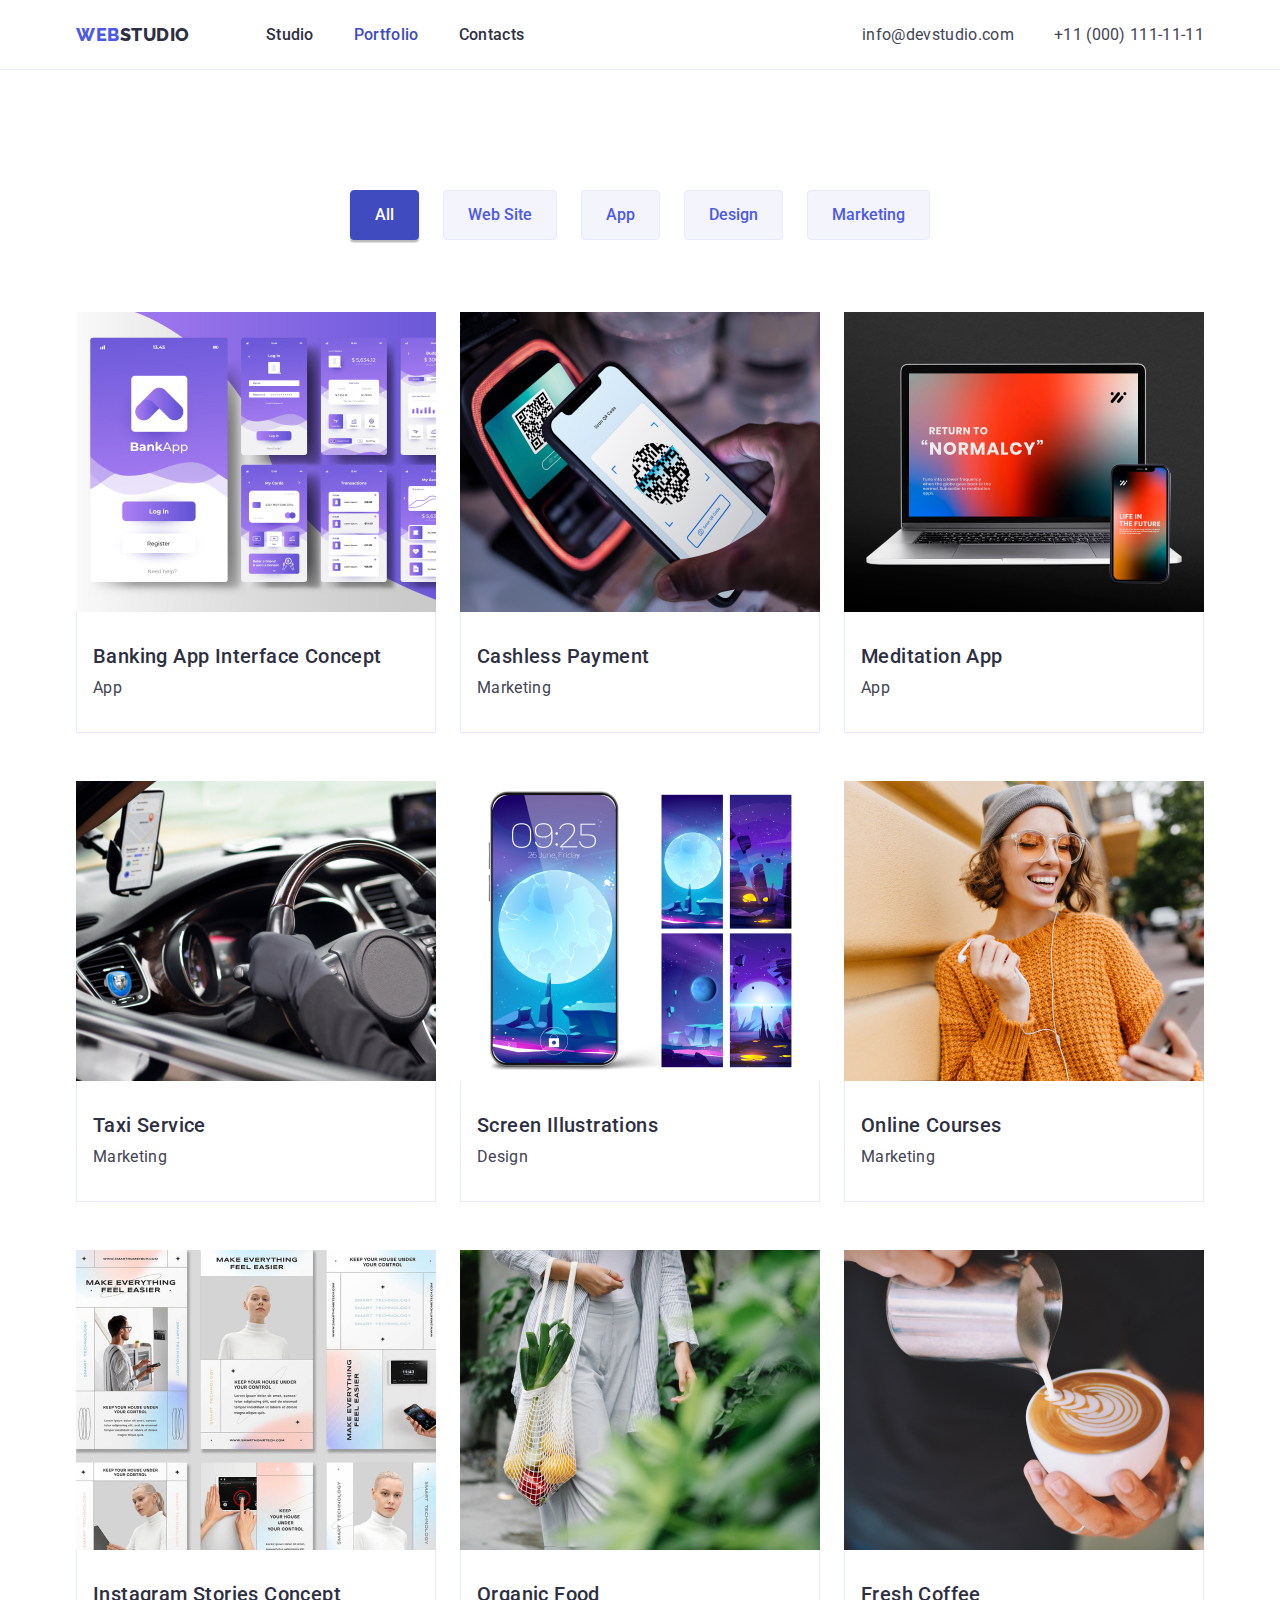
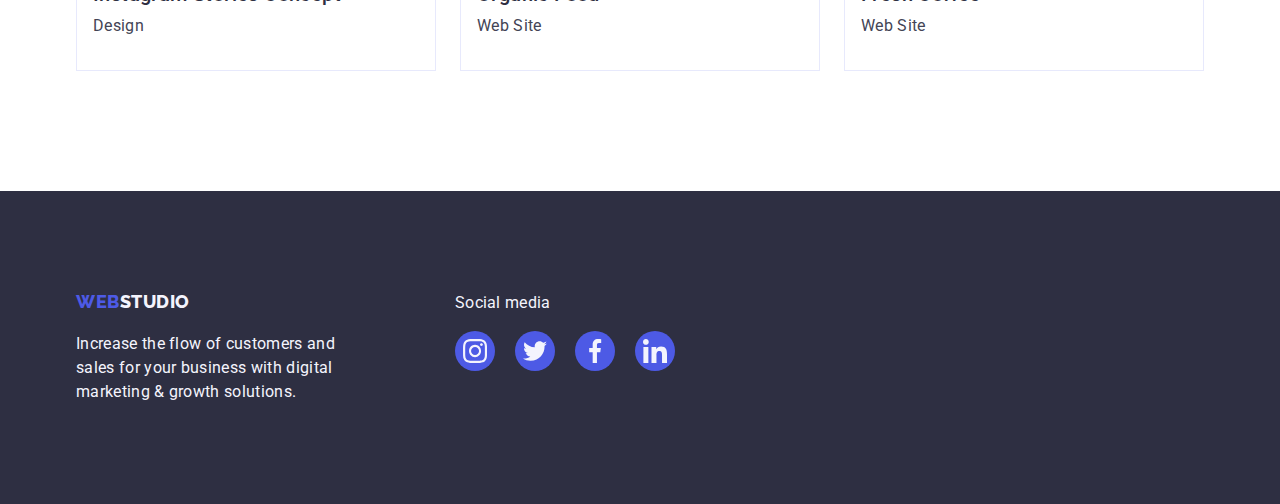
==== portfolio.html @ 480c5d7b "Initial commit" ====
<!DOCTYPE html>
<html lang="en">
  <head>
    <meta charset="UTF-8" />
    <meta http-equiv="X-UA-Compatible" content="IE=edge" />
    <meta name="viewport" content="width=device-width, initial-scale=1.0" />
    <meta
      name="description"
      content="Effective solutions for business, Digital Marketing"
    />
    <title>Portfolio</title>
    <link
      rel="stylesheet"
      href="https://cdnjs.cloudflare.com/ajax/libs/modern-normalize/1.0.0/modern-normalize.min.css"
    />
    <link rel="stylesheet" href="./css/styles.css" />
    <link rel="preconnect" href="https://fonts.googleapis.com" />
    <link rel="preconnect" href="https://fonts.gstatic.com" crossorigin />
    <link
      href="https://fonts.googleapis.com/css2?family=Raleway:wght@800&family=Roboto:wght@400;500;700;900&display=swap"
      rel="stylesheet"
    />
    <link rel="icon" href="./images/webstudio-logo.png" />
  </head>
  <body>
    <header class="header">
      <div class="container header-container">
        <nav class="header-navigation">
          <a
            href="./index.html"
            class="header-logo link"
            target="_blank"
            rel="noopener noreferrer"
            ><span class="logo-blue">WEB</span>STUDIO</a
          >
          <ul class="header-menu-list list">
            <li class="header-menu-item">
              <a
                href="./index.html"
                class="header-menu-link link"
                target="_blank"
                rel="noopener noreferrer"
                >Studio</a
              >
            </li>
            <li class="header-menu-item">
              <a
                href="./portfolio.html"
                class="header-menu-link link menu-active"
                >Portfolio</a
              >
            </li>
            <li class="header-menu-item">
              <a
                href="#"
                class="header-menu-link link"
                target="_blank"
                rel="noopener noreferrer"
                >Contacts</a
              >
            </li>
          </ul>
        </nav>
        <address class="header-address">
          <ul class="header-address-list list">
            <li class="header-address-item">
              <a
                href="mailto:info@devstudio.com"
                class="header-address-link link"
                target="_blank"
                rel="noopener noreferrer"
                >info@devstudio.com</a
              >
            </li>
            <li class="header-address-item">
              <a
                href="tel:+110001111111"
                class="header-address-link link"
                target="_blank"
                rel="noopener noreferrer"
                >+11 (000) 111-11-11</a
              >
            </li>
          </ul>
        </address>
      </div>
    </header>
    <main>
      <section class="section">
        <div class="container projects-container">
          <ul class="portfolio-filters list">
            <li>
              <button type="button" class="filter-button filter-active">
                All
              </button>
            </li>
            <li>
              <button type="button" class="filter-button">Web Site</button>
            </li>
            <li>
              <button type="button" class="filter-button">App</button>
            </li>
            <li>
              <button type="button" class="filter-button">Design</button>
            </li>
            <li>
              <button type="button" class="filter-button">Marketing</button>
            </li>
          </ul>

          <ul class="projects list">
            <li class="project-card">
              <a href="#" class="project-link link">
                <img
                  class="project-card-image"
                  src="./images/banking-app-interface.jpg"
                  alt="Banking application interface"
                  width="360"
                  height="300"
                />
                <div class="project-card-text">
                  <h4 class="project-title">Banking App Interface Concept</h4>
                  <p class="project-description">App</p>
                </div>
              </a>
            </li>
            <li class="project-card">
              <a href="#" class="project-link link">
                <img
                  class="project-card-image"
                  src="./images/cashless-payment.jpg"
                  alt="Phone scanning QR code"
                  width="360"
                  height="300"
                />
                <div class="project-card-text">
                  <h4 class="project-title">Cashless Payment</h4>
                  <p class="project-description">Marketing</p>
                </div>
              </a>
            </li>
            <li class="project-card">
              <a href="#" class="project-link link">
                <img
                  class="project-card-image"
                  src="./images/meditation-app.jpg"
                  alt="Phone and laptop"
                  width="360"
                  height="300"
                />
                <div class="project-card-text">
                  <h4 class="project-title">Meditation App</h4>
                  <p class="project-description">App</p>
                </div>
              </a>
            </li>
            <li class="project-card">
              <a href="#" class="project-link link">
                <img
                  class="project-card-image"
                  src="./images/taxi-service.jpg"
                  alt="steering wheel and a phone"
                  width="360"
                  height="300"
                />
                <div class="project-card-text">
                  <h4 class="project-title">Taxi Service</h4>
                  <p class="project-description">Marketing</p>
                </div>
              </a>
            </li>
            <li class="project-card">
              <a href="#" class="project-link link">
                <img
                  class="project-card-image"
                  src="./images/screen-illustrations.jpg"
                  alt="Phone and wallpapers"
                  width="360"
                  height="300"
                />
                <div class="project-card-text">
                  <h4 class="project-title">Screen Illustrations</h4>
                  <p class="project-description">Design</p>
                </div>
              </a>
            </li>
            <li class="project-card">
              <a href="#" class="project-link link">
                <img
                  class="project-card-image"
                  src="./images/online-courses.jpg"
                  alt="Girl holding a phone"
                  width="360"
                  height="300"
                />
                <div class="project-card-text">
                  <h4 class="project-title">Online Courses</h4>
                  <p class="project-description">Marketing</p>
                </div>
              </a>
            </li>
            <li class="project-card">
              <a href="#" class="project-link link">
                <img
                  class="project-card-image"
                  src="./images/instagram-stories.jpg"
                  alt="Instagram stories concept"
                  width="360"
                  height="300"
                />
                <div class="project-card-text">
                  <h4 class="project-title">Instagram Stories Concept</h4>
                  <p class="project-description">Design</p>
                </div>
              </a>
            </li>
            <li class="project-card">
              <a href="#" class="project-link link">
                <img
                  class="project-card-image"
                  src="./images/organic-food.jpg"
                  alt="Girl carrying fruits and vegetables"
                  width="360"
                  height="300"
                />
                <div class="project-card-text">
                  <h4 class="project-title">Organic Food</h4>
                  <p class="project-description">Web Site</p>
                </div>
              </a>
            </li>
            <li class="project-card">
              <a href="#" class="project-link link">
                <img
                  class="project-card-image"
                  src="./images/fresh-coffee.jpg"
                  alt="Fresh Coffee"
                  width="360"
                  height="300"
                />
                <div class="project-card-text">
                  <h4 class="project-title">Fresh Coffee</h4>
                  <p class="project-description">Web Site</p>
                </div>
              </a>
            </li>
          </ul>
        </div>
      </section>
    </main>
    <footer class="footer">
      <div class="footer-container container">
        <div class="footer-text-container">
          <a
            href="./index.html"
            class="footer-logo link"
            target="_blank"
            rel="noopener noreferrer"
            ><span class="logo-blue">WEB</span>STUDIO</a
          >
          <p class="footer-text">
            Increase the flow of customers and
            <br />
            sales for your business with digital
            <br />
            marketing & growth solutions.
          </p>
        </div>
        <div class="footer-social-container">
          <p class="footer-text">Social media</p>
          <ul class="footer-social-list list">
            <li class="footer-social-item">
              <a
                href="https://www.instagram.com/"
                target="_blank"
                rel="noopener noreferrer"
                class="footer-social-link link"
                ><svg class="footer-social-icon" width="24" height="24">
                  <use href="./images/icons.svg#instagram"></use></svg
              ></a>
            </li>
            <li class="footer-social-item">
              <a
                href="https://www.twitter.com/"
                target="_blank"
                rel="noopener noreferrer"
                class="footer-social-link link"
                ><svg class="footer-social-icon" width="24" height="24">
                  <use href="./images/icons.svg#twitter"></use></svg
              ></a>
            </li>
            <li class="footer-social-item">
              <a
                href="https://www.facebook.com/"
                target="_blank"
                rel="noopener noreferrer"
                class="footer-social-link link"
                ><svg class="footer-social-icon" width="24" height="24">
                  <use href="./images/icons.svg#facebook"></use></svg
              ></a>
            </li>
            <li class="footer-social-item">
              <a
                href="https://www.linkedin.com/"
                target="_blank"
                rel="noopener noreferrer"
                class="footer-social-link link"
                ><svg class="footer-social-icon" width="24" height="24">
                  <use href="./images/icons.svg#linkedin"></use></svg
              ></a>
            </li>
          </ul>
        </div>
      </div>
    </footer>
  </body>
</html>
---- css/styles.css ----
:root {
  --iris: #4d5ae5;
  --ocean: #404bbf;
  --navyblue: #2e2f42;
  --cloud: #f4f4fd;
  --slate: #434455;
  --cornflower: #e7e9fc;
  --white: #ffffff;
  --grey: rgba(46, 47, 66, 0.7);
  --lightslate: #8e8f99;
}

html {
  box-sizing: border-box;
}

*,
*::after,
*::before {
  box-sizing: inherit;
}

h1,
h2,
h3,
h4,
h5,
h6,
p {
  margin: 0;
}

img {
  display: block;
  max-width: 100%;
  height: auto;
}

body {
  font-family: 'Roboto', sans-serif;
  font-style: normal;
  font-weight: 400;
  color: var(--navyblue, #2e2f42);
  margin: 0;
}

.list {
  list-style: none;
  margin: 0;
  padding: 0;
}

.link {
  text-decoration: none;
  color: inherit;
}

.container {
  width: 1158px;
  margin: 0 auto;
  padding: 0 15px;
}

.logo-blue {
  color: var(--iris, #4d5ae5);
}

.header {
  border-bottom: 1px solid var(--cornflower, #e7e9fc);
  background: var(--white, #fff);
}

.header-container {
  display: flex;
  align-items: center;
  justify-content: space-between;
}

.header-navigation {
  display: flex;
  align-items: center;
  justify-content: space-between;
}

.header-logo {
  font-family: 'Raleway', sans-serif;
  font-weight: 800;
  font-size: 18px;
  line-height: 21px;
  letter-spacing: 0.03em;
  padding: 24px 0;
}

.header-menu-list {
  font-weight: 500;
  font-size: 16px;
  line-height: 24px;
  letter-spacing: 0.02em;
  display: flex;
  gap: 40px;
  margin-left: 76px;
}

.header-menu-link,
.header-address-link {
  padding: 24px 0;
}

.header-menu-link:hover,
.header-menu-link:focus {
  color: var(--iris, #4d5ae5);
}

.menu-active,
.header-address-link:hover,
.header-address-link:focus {
  color: var(--ocean, #404bbf);
}

.header-address-list {
  display: flex;
  gap: 40px;
}

.header-address-item {
  font-size: 16px;
  font-style: normal;
  line-height: 24px;
  letter-spacing: 0.02em;
  color: var(--slate, #434455);
}

.hero {
  background-color: var(--navyblue, #2e2f42);
  height: 600px;
  flex-shrink: 0;
  padding: 188px 0;
  background-image: url(../images/dark-hero-bg.png), url(../images/hero-bg.jpg),
    linear-gradient(rgba(46, 47, 66, 0.7), rgba(46, 47, 66, 0.7));
  background-repeat: no-repeat, no-repeat;
  background-position: center, center;
  background-size: 1440px, 1440px;
}

.hero-container {
  text-align: center;
}

.hero-title {
  color: var(--white, #fff);
  font-weight: 700;
  font-size: 56px;
  line-height: 60px;
  letter-spacing: 0.02em;
  display: flex;
  flex-direction: column;
  flex-shrink: 0;
  margin-bottom: 48px;
}

.hero-button {
  color: var(--white, #fff);
  background-color: var(--iris, #4d5ae5);
  border: none;
  box-shadow: 0px 4px 4px rgba(0, 0, 0, 0.15);
  border-radius: 4px;
  font-family: 'Roboto', sans-serif;
  font-weight: 500;
  font-size: 16px;
  line-height: 24px;
  letter-spacing: 0.64px;
  padding: 16px 32px;
  display: block;
  margin: 0 auto;
}

.hero-button:hover {
  background-color: var(--ocean, #404bbf);
  cursor: pointer;
}

.section {
  padding: 120px 0;
}

.section-no-top-padding {
  padding-top: 0;
}

.feature-list,
.image-list,
.team-members {
  display: flex;
  margin-left: -24px;
  margin-top: -24px;
}

.feature-icon-container {
  background-color: var(--cloud, #f4f4fd);
  border-radius: 4px;
  display: flex;
  align-items: center;
  justify-content: center;
  padding: 24px 100px;
  margin-bottom: 8px;
}

.feature-item,
.image-item,
.team-card {
  margin-left: 24px;
  margin-top: 24px;
}

.feature-title {
  font-weight: 500;
  font-size: 20px;
  line-height: 24px;
  letter-spacing: 0.02em;
  margin-bottom: 8px;
}

.feature-description {
  font-size: 16px;
  line-height: 24px;
  letter-spacing: 0.02em;
  color: var(--slate, #434455);
}

.section-title {
  font-weight: 700;
  font-size: 36px;
  line-height: 40px;
  letter-spacing: 0.02em;
  text-align: center;
  margin-bottom: 72px;
}

.section-team {
  background-color: var(--cloud, #f4f4fd);
}

.team-card {
  border-radius: 0px 0px 4px 4px;
  background: var(--white, #fff);
  box-shadow: 0px 2px 1px 0px rgba(46, 47, 66, 0.08),
    0px 1px 1px 0px rgba(46, 47, 66, 0.16),
    0px 1px 6px 0px rgba(46, 47, 66, 0.08);
  display: inline-flex;
  padding: 0px 0px 32px 0px;
  flex-direction: column;
  justify-content: center;
  align-items: center;
}

.team-card-image {
  margin-bottom: 30px;
}

.team-card-text {
  width: 232px;
  display: flex;
  flex-direction: column;
  justify-content: center;
  align-items: center;
  gap: 8px;
}

.team-name {
  font-weight: 500;
  font-size: 20px;
  line-height: 24px;
  letter-spacing: 0.02em;
  text-align: center;
}

.team-position {
  font-size: 16px;
  line-height: 24px;
  letter-spacing: 0.02em;
  color: var(--slate, #434455);
  text-align: center;
}

.team-social-list {
  display: flex;
  gap: 24px;
}

.team-social-link {
  background-color: var(--iris, #4d5ae5);
  width: 40px;
  height: 40px;
  border-radius: 50%;
  display: flex;
  align-items: center;
  justify-content: center;
  color: var(--cloud, #f4f4fd);
}

.team-social-link:hover,
.team-social-link:focus {
  background-color: var(--ocean, #404bbf);
}

.team-social-icon {
  fill: currentColor;
}

.clients-list {
  display: flex;
  justify-content: center;
  gap: 24px;
}

.clients-item {
  width: 168px;
  height: 88px;
  display: flex;
  justify-content: center;
  align-items: center;
}

.clients-link {
  border: 1px solid var(--lightslate, #8e8f99);
  border-radius: 4px;
  color: var(--lightslate, #8e8f99);
  padding: 16px 32px;
}

.clients-icon {
  fill: currentColor;
}

.clients-link:hover,
.clients-link:focus {
  color: var(--ocean, #404bbf);
  border: 1px solid var(--ocean, #404bbf);
}

.projects-container {
  display: flex;
  flex-direction: column;
  align-items: center;
}

.portfolio-filters {
  display: flex;
  align-items: center;
  gap: 24px;
  margin-bottom: 72px;
}

.filter-button {
  border: 1px solid var(--cornflower, #e7e9fc);
  background-color: var(--cloud, #f4f4fd);
  border-radius: 4px;
  color: var(--iris, #4d5ae5);
  font-family: inherit;
  font-weight: 500;
  font-size: 16px;
  line-height: 24px;
  padding: 12px 24px;
}

.filter-button:hover,
.filter-button:focus {
  background-color: var(--iris, #4d5ae5);
  box-shadow: 0px 3px 1px rgba(0, 0, 0, 0.1), 0px 2px 1px rgba(0, 0, 0, 0.08),
    0px 2px 2px rgba(0, 0, 0, 0.12);
  border: 1px solid var(--iris, #4d5ae5);
  border-radius: 4px;
  color: #ffffff;
  cursor: pointer;
}

.filter-active {
  background-color: var(--ocean, #404bbf);
  box-shadow: 0px 3px 1px rgba(0, 0, 0, 0.1), 0px 2px 1px rgba(0, 0, 0, 0.08),
    0px 2px 2px rgba(0, 0, 0, 0.12);
  border: 1px solid var(--ocean, #404bbf);
  border-radius: 4px;
  color: var(--white, #fff);
  cursor: pointer;
}

.projects {
  display: flex;
  flex-wrap: wrap;
  margin-right: -24px;
  margin-bottom: -48px;
}

.project-card {
  display: flex;
  flex-direction: column;
  align-items: flex-start;
  margin-right: 24px;
  margin-bottom: 48px;
}

.project-link:hover,
.project-link:focus {
  box-shadow: 0px 2px 1px 0px rgba(46, 47, 66, 0.08),
    0px 1px 1px 0px rgba(46, 47, 66, 0.16),
    0px 1px 6px 0px rgba(46, 47, 66, 0.08);
}

.project-card-text {
  display: flex;
  flex-direction: column;
  justify-content: center;
  align-items: flex-start;
  align-self: stretch;
  padding: 32px 16px;
  border-top: 0px;
  border-bottom: 1px solid var(--cornflower, #e7e9fc);
  border-left: 1px solid var(--cornflower, #e7e9fc);
  border-right: 1px solid var(--cornflower, #e7e9fc);
  background-color: var(--white, #fff);
}

.project-title {
  font-weight: 500;
  font-size: 20px;
  line-height: 24px;
  letter-spacing: 0.02em;
  margin-bottom: 8px;
}

.project-description {
  font-size: 16px;
  line-height: 24px;
  letter-spacing: 0.02em;
  color: var(--slate, #434455);
}

.footer {
  background-color: var(--navyblue, #2e2f42);
  padding: 100px 0;
}

.footer-container {
  display: flex;
}

.footer-social-container {
  margin-left: 120px;
}

.footer-social-list {
  display: flex;
  gap: 20px;
  margin-top: 16px;
}

.footer-social-item {
  width: 40px;
  height: 40px;
}

.footer-social-link {
  width: 100%;
  height: 100%;
  display: flex;
  align-items: center;
  justify-content: center;
  color: var(--cloud, #f4f4fd);
  background-color: var(--iris, #4d5ae5);
  border-radius: 50%;
}

.footer-social-link:hover,
.footer-social-link:focus {
  background-color: #31d0aa;
}

.footer-social-icon {
  fill: currentColor;
}

.footer-logo {
  font-family: 'Raleway';
  font-weight: 800;
  font-size: 18px;
  line-height: 21px;
  letter-spacing: 0.03em;
  color: var(--cloud, #f4f4fd);
  display: block;
  margin-bottom: 20px;
}

.footer-text {
  font-size: 16px;
  line-height: 24px;
  letter-spacing: 0.02em;
  color: var(--cloud, #f4f4fd);
}
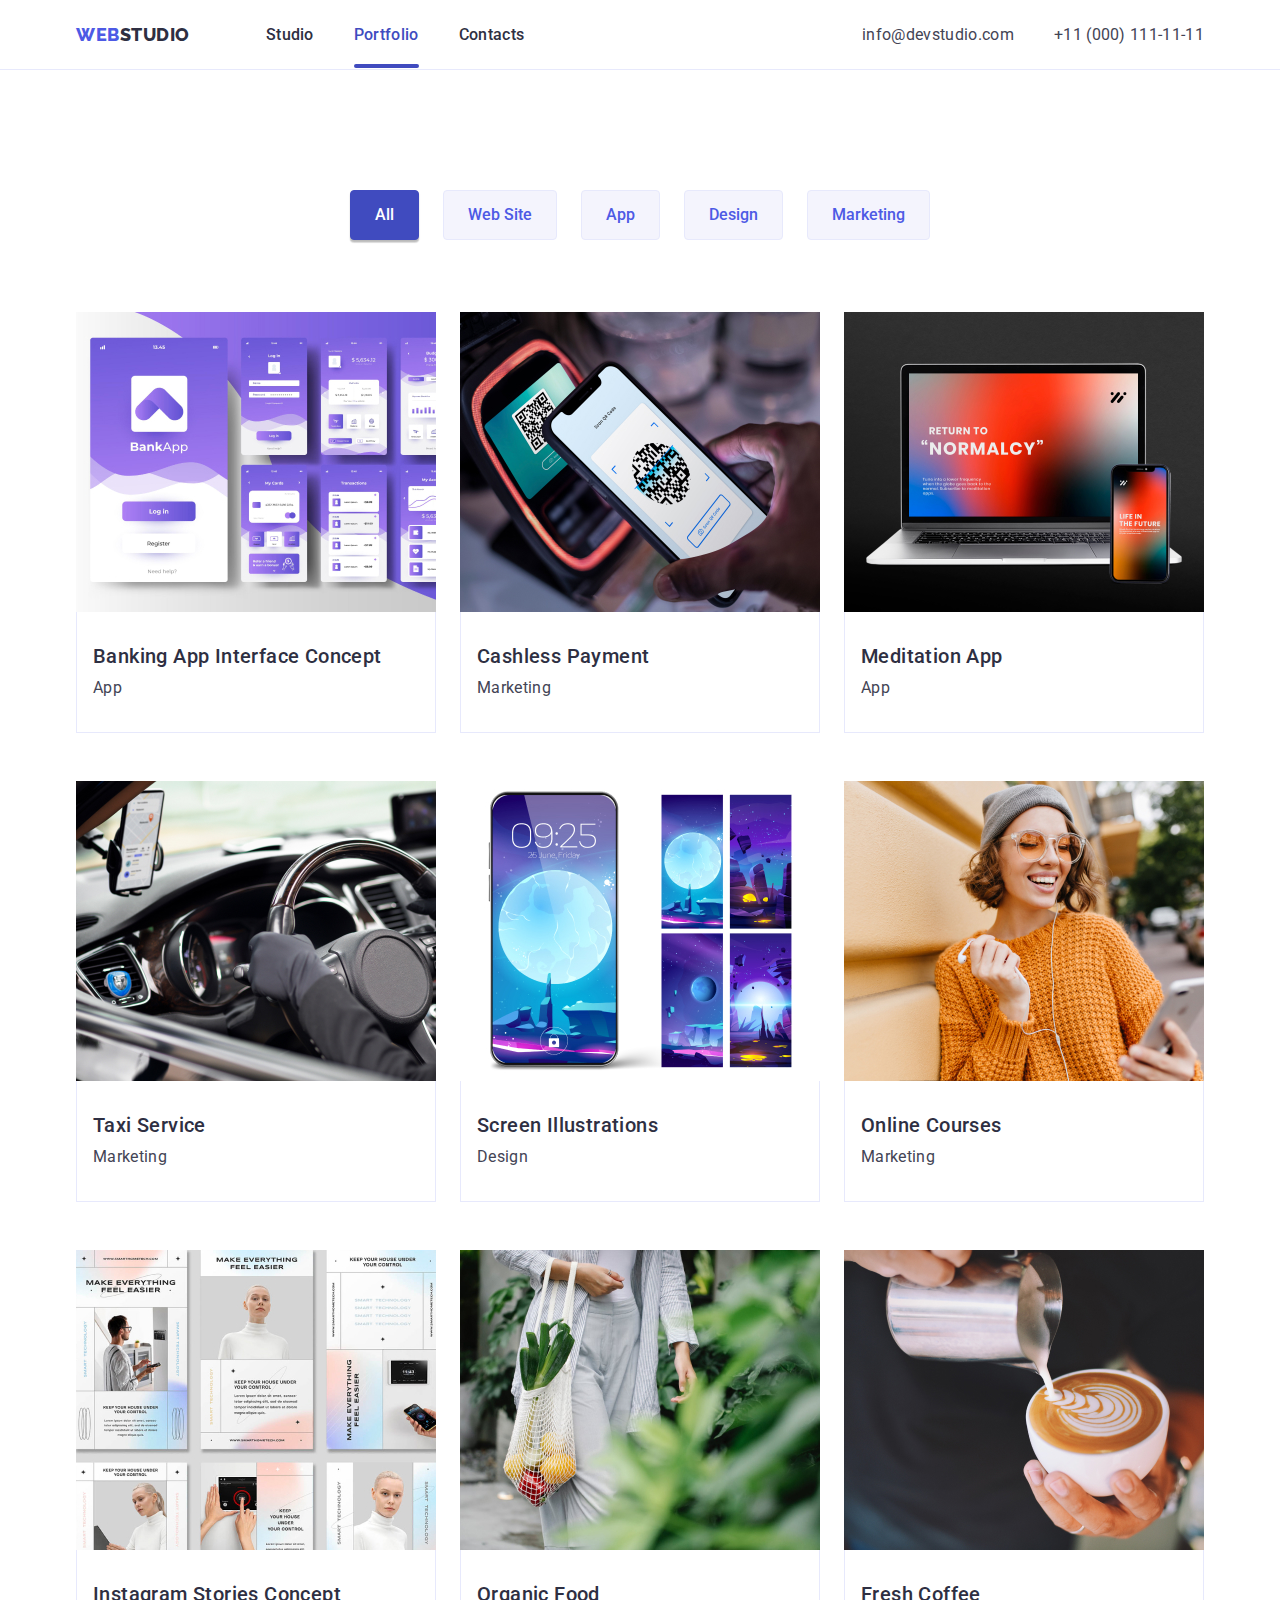
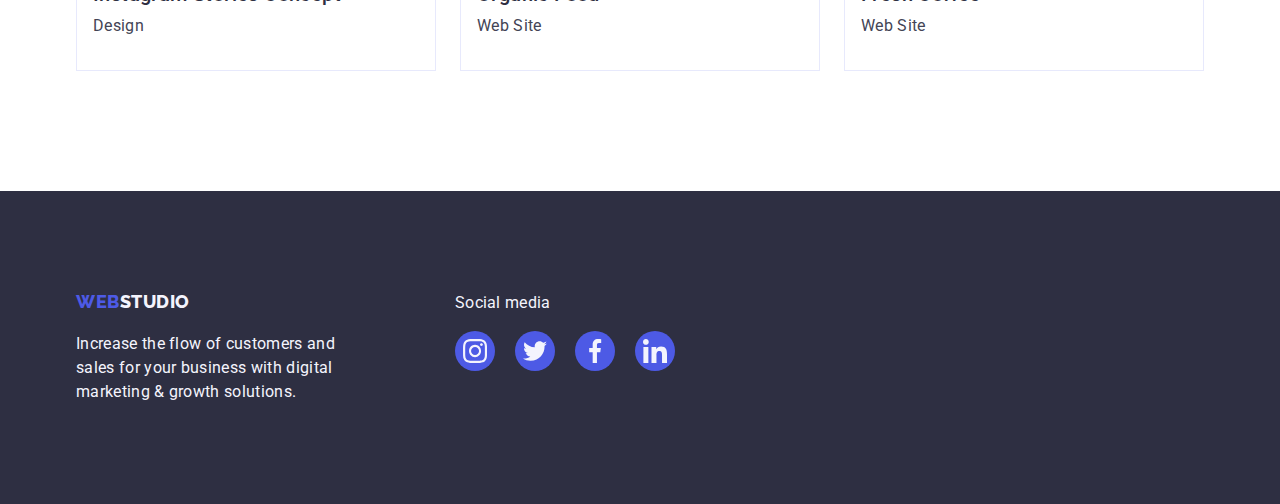
==== commit f3c7e822: "Updated styles and added modal" ====
--- a/portfolio.html
+++ b/portfolio.html
@@ -111,13 +111,20 @@
           <ul class="projects list">
             <li class="project-card">
               <a href="#" class="project-link link">
-                <img
-                  class="project-card-image"
-                  src="./images/banking-app-interface.jpg"
-                  alt="Banking application interface"
-                  width="360"
-                  height="300"
-                />
+                <div class="project-cover-wrap">
+                  <img
+                    class="project-card-image"
+                    src="./images/banking-app-interface.jpg"
+                    alt="Banking application interface"
+                    width="360"
+                    height="300"
+                  />
+                  <p class="project-cover-text">
+                    14 Stylish and User-Friendly App Design Concepts · Task
+                    Manager App · Calorie Tracker App · Exotic Fruit Ecommerce
+                    App · Cloud Storage App
+                  </p>
+                </div>
                 <div class="project-card-text">
                   <h4 class="project-title">Banking App Interface Concept</h4>
                   <p class="project-description">App</p>
@@ -126,13 +133,20 @@
             </li>
             <li class="project-card">
               <a href="#" class="project-link link">
-                <img
-                  class="project-card-image"
-                  src="./images/cashless-payment.jpg"
-                  alt="Phone scanning QR code"
-                  width="360"
-                  height="300"
-                />
+                <div class="project-cover-wrap">
+                  <img
+                    class="project-card-image"
+                    src="./images/cashless-payment.jpg"
+                    alt="Phone scanning QR code"
+                    width="360"
+                    height="300"
+                  />
+                  <p class="project-cover-text">
+                    14 Stylish and User-Friendly App Design Concepts · Task
+                    Manager App · Calorie Tracker App · Exotic Fruit Ecommerce
+                    App · Cloud Storage App
+                  </p>
+                </div>
                 <div class="project-card-text">
                   <h4 class="project-title">Cashless Payment</h4>
                   <p class="project-description">Marketing</p>
@@ -141,13 +155,20 @@
             </li>
             <li class="project-card">
               <a href="#" class="project-link link">
-                <img
-                  class="project-card-image"
-                  src="./images/meditation-app.jpg"
-                  alt="Phone and laptop"
-                  width="360"
-                  height="300"
-                />
+                <div class="project-cover-wrap">
+                  <img
+                    class="project-card-image"
+                    src="./images/meditation-app.jpg"
+                    alt="Phone and laptop"
+                    width="360"
+                    height="300"
+                  />
+                  <p class="project-cover-text">
+                    14 Stylish and User-Friendly App Design Concepts · Task
+                    Manager App · Calorie Tracker App · Exotic Fruit Ecommerce
+                    App · Cloud Storage App
+                  </p>
+                </div>
                 <div class="project-card-text">
                   <h4 class="project-title">Meditation App</h4>
                   <p class="project-description">App</p>
@@ -156,13 +177,20 @@
             </li>
             <li class="project-card">
               <a href="#" class="project-link link">
-                <img
-                  class="project-card-image"
-                  src="./images/taxi-service.jpg"
-                  alt="steering wheel and a phone"
-                  width="360"
-                  height="300"
-                />
+                <div class="project-cover-wrap">
+                  <img
+                    class="project-card-image"
+                    src="./images/taxi-service.jpg"
+                    alt="steering wheel and a phone"
+                    width="360"
+                    height="300"
+                  />
+                  <p class="project-cover-text">
+                    14 Stylish and User-Friendly App Design Concepts · Task
+                    Manager App · Calorie Tracker App · Exotic Fruit Ecommerce
+                    App · Cloud Storage App
+                  </p>
+                </div>
                 <div class="project-card-text">
                   <h4 class="project-title">Taxi Service</h4>
                   <p class="project-description">Marketing</p>
@@ -171,13 +199,20 @@
             </li>
             <li class="project-card">
               <a href="#" class="project-link link">
-                <img
-                  class="project-card-image"
-                  src="./images/screen-illustrations.jpg"
-                  alt="Phone and wallpapers"
-                  width="360"
-                  height="300"
-                />
+                <div class="project-cover-wrap">
+                  <img
+                    class="project-card-image"
+                    src="./images/screen-illustrations.jpg"
+                    alt="Phone and wallpapers"
+                    width="360"
+                    height="300"
+                  />
+                  <p class="project-cover-text">
+                    14 Stylish and User-Friendly App Design Concepts · Task
+                    Manager App · Calorie Tracker App · Exotic Fruit Ecommerce
+                    App · Cloud Storage App
+                  </p>
+                </div>
                 <div class="project-card-text">
                   <h4 class="project-title">Screen Illustrations</h4>
                   <p class="project-description">Design</p>
@@ -186,13 +221,20 @@
             </li>
             <li class="project-card">
               <a href="#" class="project-link link">
-                <img
-                  class="project-card-image"
-                  src="./images/online-courses.jpg"
-                  alt="Girl holding a phone"
-                  width="360"
-                  height="300"
-                />
+                <div class="project-cover-wrap">
+                  <img
+                    class="project-card-image"
+                    src="./images/online-courses.jpg"
+                    alt="Girl holding a phone"
+                    width="360"
+                    height="300"
+                  />
+                  <p class="project-cover-text">
+                    14 Stylish and User-Friendly App Design Concepts · Task
+                    Manager App · Calorie Tracker App · Exotic Fruit Ecommerce
+                    App · Cloud Storage App
+                  </p>
+                </div>
                 <div class="project-card-text">
                   <h4 class="project-title">Online Courses</h4>
                   <p class="project-description">Marketing</p>
@@ -201,13 +243,20 @@
             </li>
             <li class="project-card">
               <a href="#" class="project-link link">
-                <img
-                  class="project-card-image"
-                  src="./images/instagram-stories.jpg"
-                  alt="Instagram stories concept"
-                  width="360"
-                  height="300"
-                />
+                <div class="project-cover-wrap">
+                  <img
+                    class="project-card-image"
+                    src="./images/instagram-stories.jpg"
+                    alt="Instagram stories concept"
+                    width="360"
+                    height="300"
+                  />
+                  <p class="project-cover-text">
+                    14 Stylish and User-Friendly App Design Concepts · Task
+                    Manager App · Calorie Tracker App · Exotic Fruit Ecommerce
+                    App · Cloud Storage App
+                  </p>
+                </div>
                 <div class="project-card-text">
                   <h4 class="project-title">Instagram Stories Concept</h4>
                   <p class="project-description">Design</p>
@@ -216,13 +265,20 @@
             </li>
             <li class="project-card">
               <a href="#" class="project-link link">
-                <img
-                  class="project-card-image"
-                  src="./images/organic-food.jpg"
-                  alt="Girl carrying fruits and vegetables"
-                  width="360"
-                  height="300"
-                />
+                <div class="project-cover-wrap">
+                  <img
+                    class="project-card-image"
+                    src="./images/organic-food.jpg"
+                    alt="Girl carrying fruits and vegetables"
+                    width="360"
+                    height="300"
+                  />
+                  <p class="project-cover-text">
+                    14 Stylish and User-Friendly App Design Concepts · Task
+                    Manager App · Calorie Tracker App · Exotic Fruit Ecommerce
+                    App · Cloud Storage App
+                  </p>
+                </div>
                 <div class="project-card-text">
                   <h4 class="project-title">Organic Food</h4>
                   <p class="project-description">Web Site</p>
@@ -231,13 +287,20 @@
             </li>
             <li class="project-card">
               <a href="#" class="project-link link">
-                <img
-                  class="project-card-image"
-                  src="./images/fresh-coffee.jpg"
-                  alt="Fresh Coffee"
-                  width="360"
-                  height="300"
-                />
+                <div class="project-cover-wrap">
+                  <img
+                    class="project-card-image"
+                    src="./images/fresh-coffee.jpg"
+                    alt="Fresh Coffee"
+                    width="360"
+                    height="300"
+                  />
+                  <p class="project-cover-text">
+                    14 Stylish and User-Friendly App Design Concepts · Task
+                    Manager App · Calorie Tracker App · Exotic Fruit Ecommerce
+                    App · Cloud Storage App
+                  </p>
+                </div>
                 <div class="project-card-text">
                   <h4 class="project-title">Fresh Coffee</h4>
                   <p class="project-description">Web Site</p>
--- a/css/styles.css
+++ b/css/styles.css
@@ -8,6 +8,7 @@
   --white: #ffffff;
   --grey: rgba(46, 47, 66, 0.7);
   --lightslate: #8e8f99;
+  --dairy: #fcfcfc;
 }
 
 html {
@@ -101,9 +102,27 @@
   margin-left: 76px;
 }
 
+.menu-active {
+  position: relative;
+  color: var(--ocean);
+}
+
+.menu-active::after {
+  content: '';
+  border: 2px solid var(--ocean);
+  border-radius: 2px;
+  background-color: var(--ocean);
+  height: 4px;
+  width: 100%;
+  position: absolute;
+  left: 0;
+  bottom: 0;
+}
+
 .header-menu-link,
 .header-address-link {
   padding: 24px 0;
+  transition: color 250ms cubic-bezier(0.4, 0, 0.2, 1);
 }
 
 .header-menu-link:hover,
@@ -172,6 +191,7 @@
   padding: 16px 32px;
   display: block;
   margin: 0 auto;
+  transition: background-color 250ms cubic-bezier(0.4, 0, 0.2, 1);
 }
 
 .hero-button:hover {
@@ -296,6 +316,7 @@
   align-items: center;
   justify-content: center;
   color: var(--cloud, #f4f4fd);
+  transition: background-color 250ms cubic-bezier(0.4, 0, 0.2, 1);
 }
 
 .team-social-link:hover,
@@ -326,6 +347,8 @@
   border-radius: 4px;
   color: var(--lightslate, #8e8f99);
   padding: 16px 32px;
+  transition: color 250ms cubic-bezier(0.4, 0, 0.2, 1),
+    border 250ms cubic-bezier(0.4, 0, 0.2, 1);
 }
 
 .clients-icon {
@@ -361,6 +384,11 @@
   font-size: 16px;
   line-height: 24px;
   padding: 12px 24px;
+  transition: background-color 250ms cubic-bezier(0.4, 0, 0.2, 1),
+    box-shadow 250ms cubic-bezier(0.4, 0, 0.2, 1),
+    border 250ms cubic-bezier(0.4, 0, 0.2, 1),
+    border-radius 250ms cubic-bezier(0.4, 0, 0.2, 1),
+    color 250ms cubic-bezier(0.4, 0, 0.2, 1);
 }
 
 .filter-button:hover,
@@ -399,11 +427,40 @@
   margin-bottom: 48px;
 }
 
+.project-link {
+  transition: box-shadow 250ms cubic-bezier(0.4, 0, 0.2, 1);
+}
+
 .project-link:hover,
 .project-link:focus {
   box-shadow: 0px 2px 1px 0px rgba(46, 47, 66, 0.08),
     0px 1px 1px 0px rgba(46, 47, 66, 0.16),
     0px 1px 6px 0px rgba(46, 47, 66, 0.08);
+}
+
+.project-cover-wrap {
+  position: relative;
+  overflow: hidden;
+}
+
+.project-cover-text {
+  position: absolute;
+  top: 0;
+  height: 100%;
+  width: 100%;
+  padding: 40px 32px;
+  background-color: var(--iris, #4d5ae5);
+  color: var(--cloud, #f4f4fd);
+  font-size: 16px;
+  font-weight: 400;
+  line-height: 24px;
+  letter-spacing: 0.32px;
+  transform: translateY(100%);
+  transition: transform 250ms cubic-bezier(0.4, 0, 0.2, 1);
+}
+
+.project-card:hover .project-cover-text {
+  transform: translateY(0);
 }
 
 .project-card-text {
@@ -468,6 +525,7 @@
   color: var(--cloud, #f4f4fd);
   background-color: var(--iris, #4d5ae5);
   border-radius: 50%;
+  transition: background-color 250ms cubic-bezier(0.4, 0, 0.2, 1);
 }
 
 .footer-social-link:hover,
@@ -496,3 +554,65 @@
   letter-spacing: 0.02em;
   color: var(--cloud, #f4f4fd);
 }
+
+.backdrop {
+  position: fixed;
+  top: 0;
+  left: 0;
+  width: 100%;
+  height: 100%;
+  background-color: rgba(0, 0, 0, 0.2);
+  opacity: 1;
+  transition: opacity 250ms cubic-bezier(0.4, 0, 0.2, 1);
+}
+
+.modal {
+  position: absolute;
+  top: 50%;
+  left: 50%;
+  min-width: 408px;
+  min-height: 584px;
+  background-color: var(--dairy, #fcfcfc);
+
+  transform: translate(-50%, -50%) scale(1);
+  transition: transform 250ms cubic-bezier(0.4, 0, 0.2, 1);
+}
+
+.backdrop.is-hidden .modal {
+  transform: translate(-50%, -50%) scale(0);
+}
+
+.modal-close {
+  position: absolute;
+  top: 8px;
+  right: 8px;
+  padding: 0;
+  display: flex;
+  justify-content: center;
+  align-items: center;
+  width: 30px;
+  height: 30px;
+
+  background-color: var(--white);
+  color: var(--navyblue);
+  border: 1px solid rgba(0, 0, 0, 0.1);
+  border-radius: 15px;
+  cursor: pointer;
+
+  transition: color 250ms cubic-bezier(0.4, 0, 0.2, 1);
+}
+
+.modal-close-icon {
+  fill: currentColor;
+}
+
+.modal-close:hover,
+.modal-close:focus {
+  color: var(--ocean);
+}
+
+.is-hidden {
+  visibility: none;
+  opacity: 0;
+  pointer-events: none;
+}
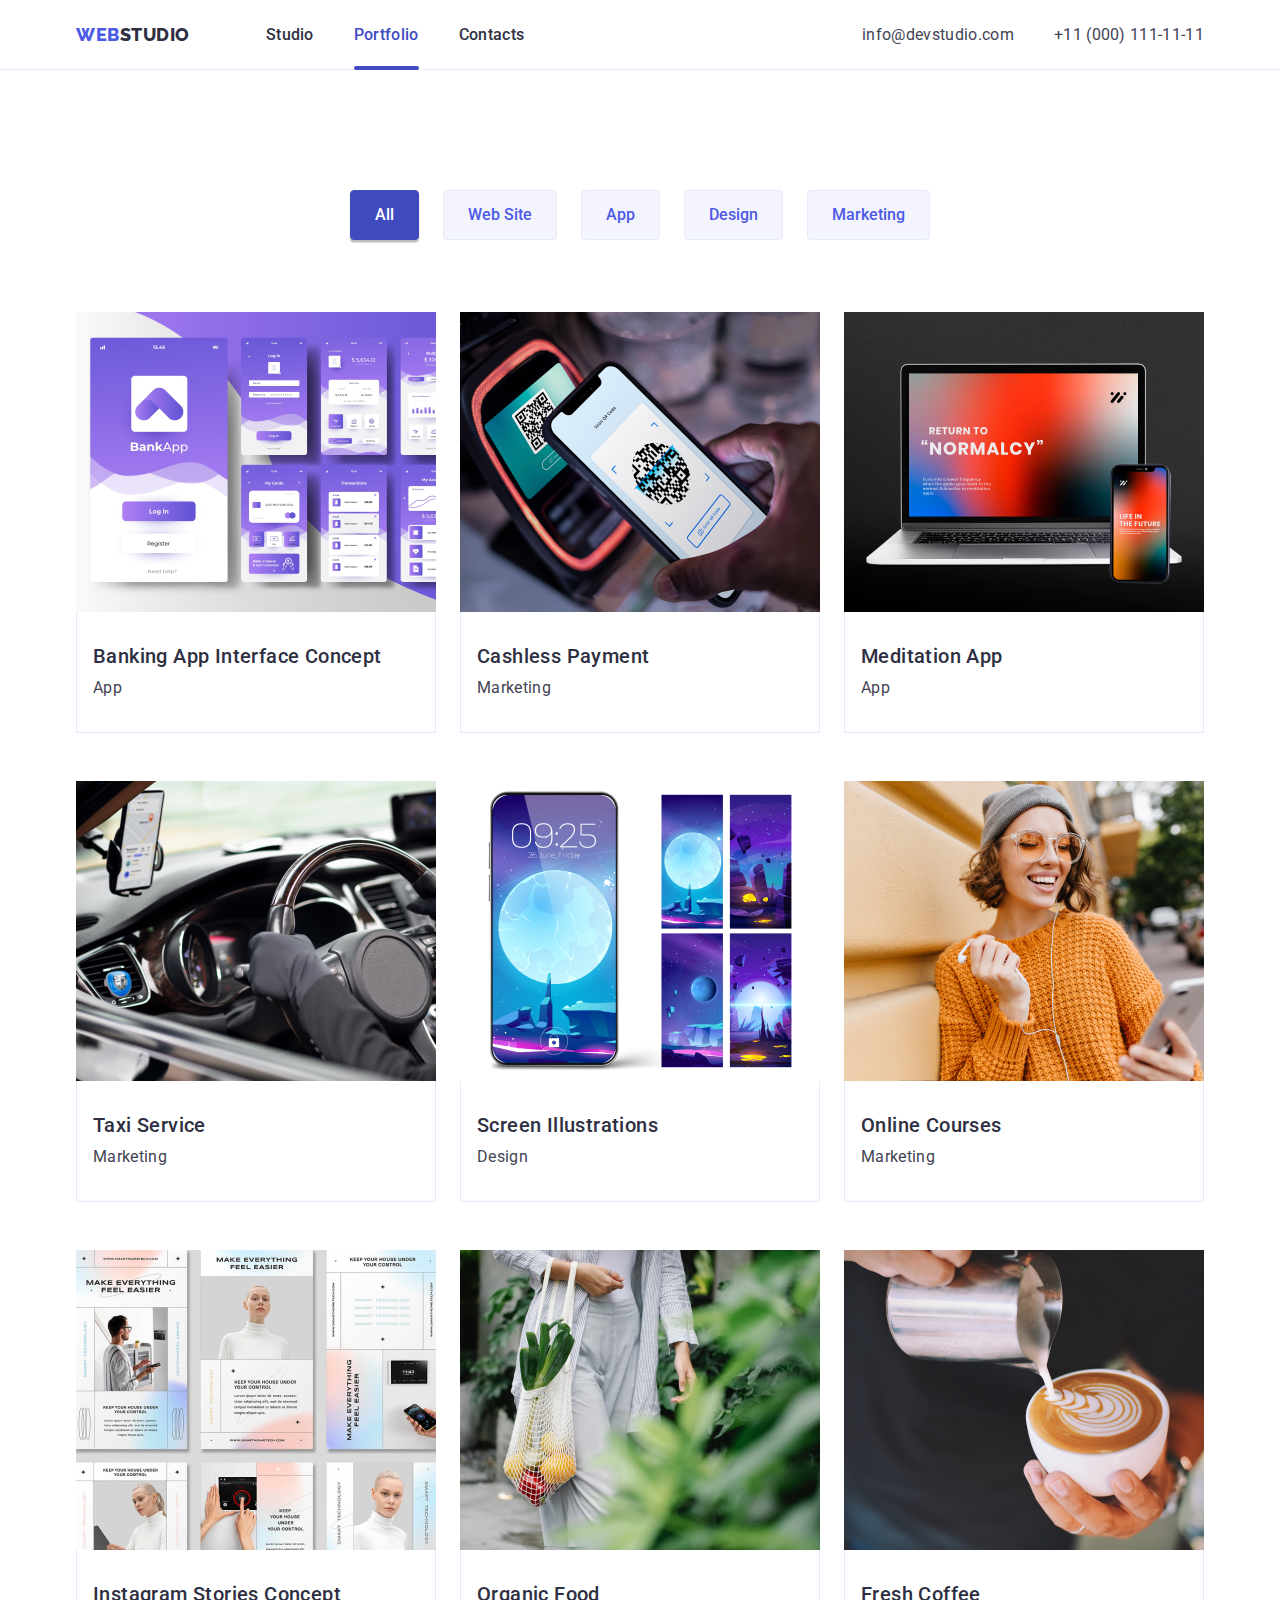
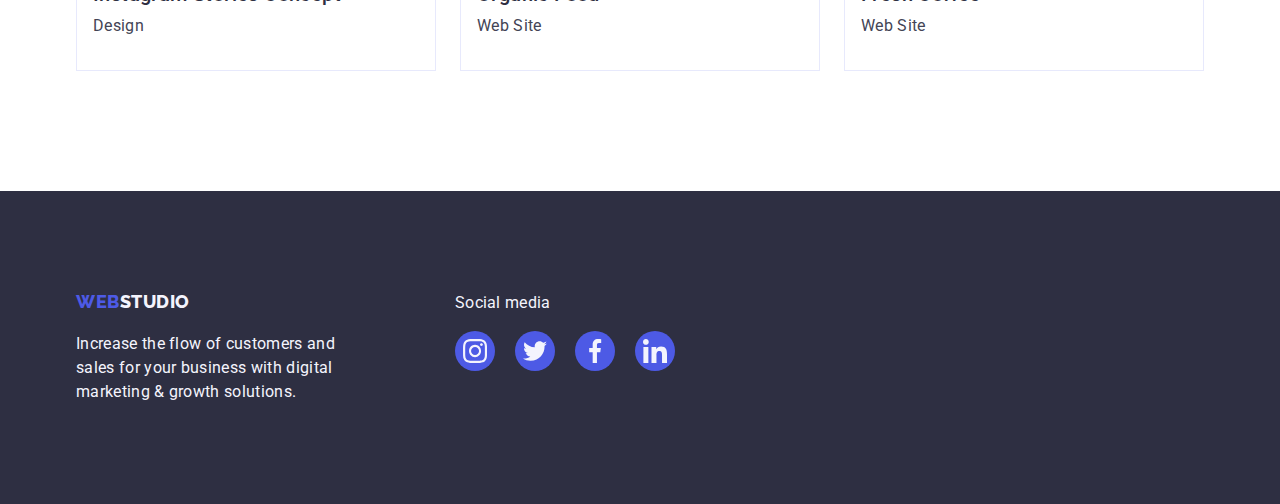
==== commit 99b5efc9: "Updated hovering effect" ====
--- a/portfolio.html
+++ b/portfolio.html
@@ -26,22 +26,12 @@
     <header class="header">
       <div class="container header-container">
         <nav class="header-navigation">
-          <a
-            href="./index.html"
-            class="header-logo link"
-            target="_blank"
-            rel="noopener noreferrer"
+          <a href="./index.html" class="header-logo link"
             ><span class="logo-blue">WEB</span>STUDIO</a
           >
           <ul class="header-menu-list list">
             <li class="header-menu-item">
-              <a
-                href="./index.html"
-                class="header-menu-link link"
-                target="_blank"
-                rel="noopener noreferrer"
-                >Studio</a
-              >
+              <a href="./index.html" class="header-menu-link link">Studio</a>
             </li>
             <li class="header-menu-item">
               <a
@@ -51,13 +41,7 @@
               >
             </li>
             <li class="header-menu-item">
-              <a
-                href="#"
-                class="header-menu-link link"
-                target="_blank"
-                rel="noopener noreferrer"
-                >Contacts</a
-              >
+              <a href="#" class="header-menu-link link">Contacts</a>
             </li>
           </ul>
         </nav>
--- a/css/styles.css
+++ b/css/styles.css
@@ -102,9 +102,34 @@
   margin-left: 76px;
 }
 
-.menu-active {
+.header-menu-link {
+  padding: 24px 0;
   position: relative;
-  color: var(--ocean);
+  transition: color 250ms cubic-bezier(0.4, 0, 0.2, 1);
+}
+
+.header-menu-link:hover,
+.header-menu-link:focus {
+  color: var(--iris, #4d5ae5);
+}
+
+.header-menu-link::after {
+  content: '';
+  border-radius: 2px;
+  border: 2px solid transparent;
+  height: 4px;
+  width: 0;
+  position: absolute;
+  left: 0;
+  bottom: -2px;
+  transition: width 250ms cubic-bezier(0.4, 0, 0.2, 1),
+    border 250ms cubic-bezier(0.4, 0, 0.2, 1);
+}
+
+.header-menu-link:hover::after,
+.header-menu-link:focus::after {
+  border: 2px solid var(--ocean);
+  width: 100%;
 }
 
 .menu-active::after {
@@ -116,18 +141,12 @@
   width: 100%;
   position: absolute;
   left: 0;
-  bottom: 0;
-}
-
-.header-menu-link,
+  bottom: -2px;
+}
+
 .header-address-link {
   padding: 24px 0;
   transition: color 250ms cubic-bezier(0.4, 0, 0.2, 1);
-}
-
-.header-menu-link:hover,
-.header-menu-link:focus {
-  color: var(--iris, #4d5ae5);
 }
 
 .menu-active,
@@ -459,7 +478,8 @@
   transition: transform 250ms cubic-bezier(0.4, 0, 0.2, 1);
 }
 
-.project-card:hover .project-cover-text {
+.project-link:hover .project-cover-text,
+.project-link:focus .project-cover-text {
   transform: translateY(0);
 }
 
@@ -561,7 +581,7 @@
   left: 0;
   width: 100%;
   height: 100%;
-  background-color: rgba(0, 0, 0, 0.2);
+  background-color: rgba(46, 47, 66, 0.4);
   opacity: 1;
   transition: opacity 250ms cubic-bezier(0.4, 0, 0.2, 1);
 }
@@ -573,6 +593,9 @@
   min-width: 408px;
   min-height: 584px;
   background-color: var(--dairy, #fcfcfc);
+  box-shadow: 0px 2px 1px 0px rgba(0, 0, 0, 0.2),
+    0px 1px 3px 0px rgba(0, 0, 0, 0.12), 0px 1px 1px 0px rgba(0, 0, 0, 0.14);
+  border-radius: 4px;
 
   transform: translate(-50%, -50%) scale(1);
   transition: transform 250ms cubic-bezier(0.4, 0, 0.2, 1);
@@ -593,13 +616,14 @@
   width: 30px;
   height: 30px;
 
-  background-color: var(--white);
+  background-color: var(--cornflower, #e7e9fc);
   color: var(--navyblue);
   border: 1px solid rgba(0, 0, 0, 0.1);
   border-radius: 15px;
   cursor: pointer;
 
-  transition: color 250ms cubic-bezier(0.4, 0, 0.2, 1);
+  transition: color 250ms cubic-bezier(0.4, 0, 0.2, 1),
+    background-color 250ms cubic-bezier(0.4, 0, 0.2, 1);
 }
 
 .modal-close-icon {
@@ -608,7 +632,8 @@
 
 .modal-close:hover,
 .modal-close:focus {
-  color: var(--ocean);
+  background-color: var(--ocean);
+  color: var(--white);
 }
 
 .is-hidden {
